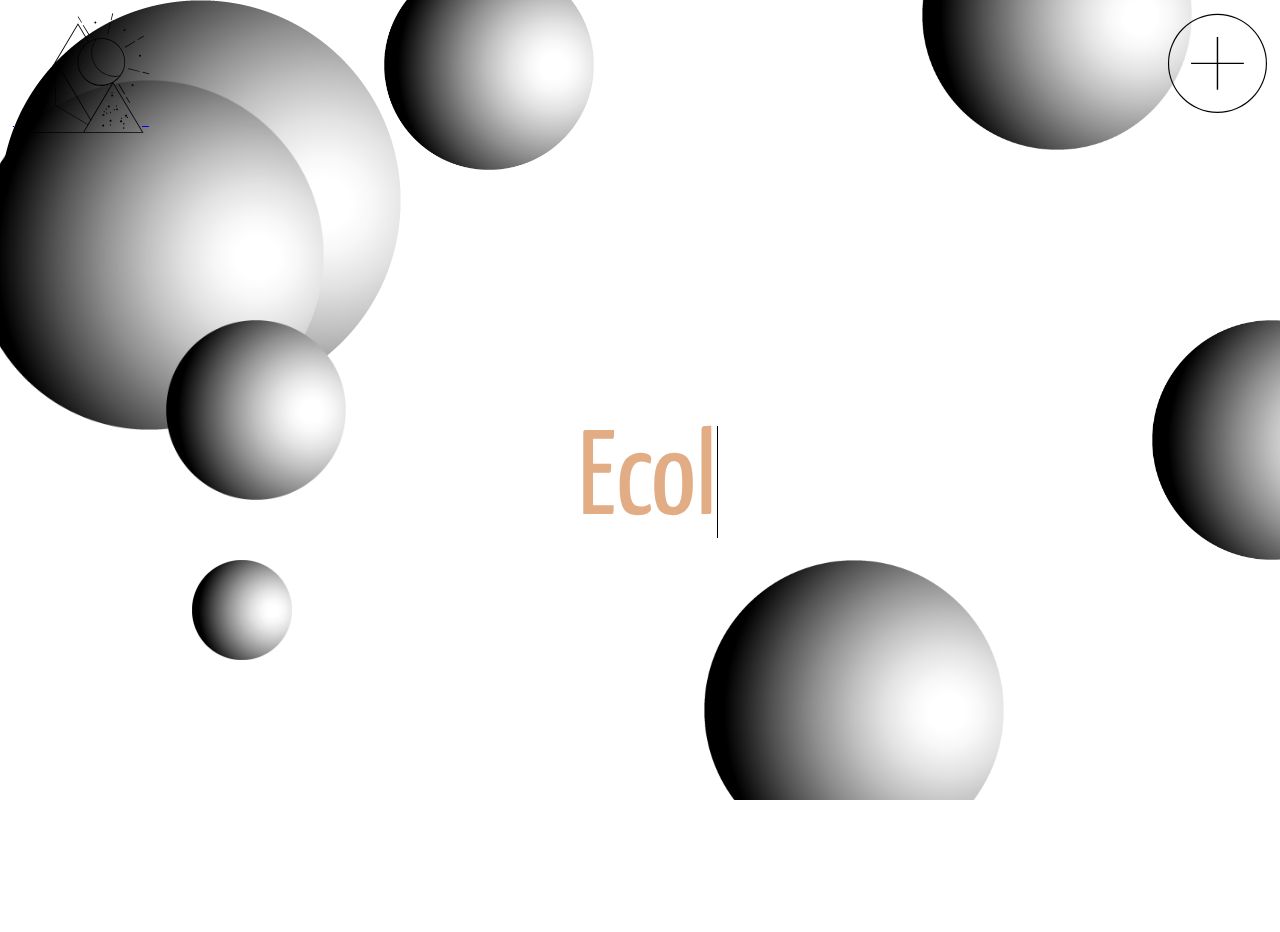
==== weare.html @ 6fd67179 "Add WeAre" ====
<!DOCTYPE html>
<html lang="en">
<head>
    <meta charset="UTF-8">
    <meta name="viewport" content="width=device-width, user-scalable=no, initial-scale=1.0, maximum-scale=1.0, minimum-scale=1.0">
    <title>KA ZEPHYR Planets System</title>
    <link rel="stylesheet" href="css/main.css">
     
    <script type="text/javascript" src="script/scroll-out.js"></script> 
    <script src="script/jquery-3.5.1.min.js"></script>  
    <script src="script/background-check.min.js"></script>
    
    <link href="https://fonts.googleapis.com/css2?family=Cormorant+Garamond:wght@300&family=Oranienbaum&family=Playfair+Display&family=Yanone+Kaffeesatz:wght@200&display=swap" rel="stylesheet">
         
</head>
<body>
    
    <section class="navstick">
       <div class="navbar">
           <div class="navlogo" id="logosvg">
               <a href="#"> 
                <i id="menulogo" class="ka-isotipo_ka_zephyr"></i>
             
               </a>       
            </div>

           <div class="navmenu">
               <a href="#" class="btn-menu" id="btn-menu">
                <i id="menuicon" class="ka-open_menu"></i>
               </a>
           </div>
        </div>
    </section>

 
    
    <div class="full-menu">
			<div class="wrap">
				
        <form action="action_page.php" method="post">
          <div class="imgcontainer">
            <img src="images/Logo_ka-zephyr_full_linear.png" alt="Avatar" class="avatar">
          </div>
        
          <div class="container">
            
            <input type="text" placeholder="Enter Anonymous Username" name="uname" required>
        
            
            <input type="password" placeholder="Enter Password" name="psw" required>
        
            <button type="submit" class="buttonsignin">Sign In</button>
            <div class="signinextras">
           
            <span class="psw">Forgot <a href="#">password?</a></span>
          </div>
            <button type="register" class="buttonsignup">Became a new star here</button>
  

          </div>
        </form>
        
        
        
        <nav class="navegacion">
					<ul class="menu-principal">
						<li><a href="#">Home</a></li>
						<li><a href="sol.html">SOL Boutique</a></li>
            <li><a href="#">LUNA Boutique</a></li>
            <li><a href="#">About Us</a></li>
            <li><a href="#">Contact</a></li>
            <li><a href="#">Legal Information</a></li>
            
					</ul>
					<div class="social-items">
						<a href="#" class="fa fa-youtube-play"></a>
						<a href="#" class="fa fa-facebook"></a>
						<a href="#" class="fa fa-twitter"></a>
          </div>
          <p class="foot">Ka Zephyr © 2020 all rights reserved</p>
                   
        </nav>
        
       
       
			</div>
		</div>

    
    <div class="planets">
    <div id="main">
      <div id="object1">
        <img src="images/planet.png" class="img img1"/>
      </div>
      <div id="object2">
        <img src="images/planet.png" class="img img2"/>
      </div>
      <div id="object3">
        <img src="images/planet.png" class="img img3"/>
      </div>
      <div id="object4">
        <img src="images/planet.png" class="img img4"/>
      </div>
      <div id="object5">
        <img src="images/planet.png" class="img img5"/>
      </div>
      <div id="object6">
        <img src="images/planet.png" class="img img6"/>
      </div>
      <div id="object7">
        <img src="images/planet.png" class="img img7"/>
      </div>
      <div id="object8">
        <img src="images/planet.png" class="img img8"/>
      </div>
    </div>
      
      <div id="layer">
              <div class="text">
                  <p class="copies"><span class="txt-type" data-wait="2500" data-words='["Ecological Friendly Fashion", "Lifestyle Essentials", "Holistic & Metaphysical"]'></span></p>
              </div> 
      </div>
 
        
    </div>
    
    
    

    

        <script>
          var object1=$('#object1');
          var object2=$('#object2');
          var object3=$('#object3');
          var object4=$('#object4');
          var object5=$('#object5');
          var object6=$('#object6');
          var object7=$('#object7');
          var object7=$('#object8');
       
          var layer=$('#layer');
         
          layer.mousemove(function(e){
            var valueX=(e.pageX * -1 / 40);
            var valueY=(e.pageY * -1 / 40);
           
              object1.css({
                 'transform':'translate3d('+valueX+'px,'+valueY+'px,0) rotate(20deg)'
       
              });
           });
       
          layer.mousemove(function(e){
            var valueX=(e.pageX * 1 / 15);
            var valueY=(e.pageY * 1 / 20);
           
              object2.css({
                 'transform':'translate3d('+valueX+'px,'+valueY+'px,0)'
       
              });
           });
       
          layer.mousemove(function(e){
            var valueX=(e.pageX * -1 / 15);
            var valueY=(e.pageY * -1 / 15);
           
              object3.css({
                 'transform':'translate3d('+valueX+'px,'+valueY+'px,0) rotate(-20deg)'
       
              });
           });
      
           layer.mousemove(function(e){
            var valueX=(e.pageX * 1 / 30);
            var valueY=(e.pageY * 1 / 30);
           
              object4.css({
                 'transform':'translate3d('+valueX+'px,'+valueY+'px,0) rotate(-20deg)'
       
              });
           });
      
           layer.mousemove(function(e){
            var valueX=(e.pageX * -1 / 15);
            var valueY=(e.pageY * -1 / 15);
           
              object5.css({
                 'transform':'translate3d('+valueX+'px,'+valueY+'px,0) rotate(-20deg)'
       
              });
           });
      
           layer.mousemove(function(e){
            var valueX=(e.pageX * -1 / 15);
            var valueY=(e.pageY * -1 / 15);
           
              object6.css({
                 'transform':'translate3d('+valueX+'px,'+valueY+'px,0) rotate(-20deg)'
       
              });
           });
      
           layer.mousemove(function(e){
            var valueX=(e.pageX * -1 / 15);
            var valueY=(e.pageY * -1 / 15);
           
              object7.css({
                 'transform':'translate3d('+valueX+'px,'+valueY+'px,0) rotate(-20deg)'
       
              });
           });
         
          </script>
    

<script src="script/typing.js"> </script>
 


<script src="script/fade.js"></script>

<script src="script/fullmenu.js"></script>






<script type="text/javascript" src="script/scroll-out.js"></script> 

<script type="text/javascript">
  ScrollOut();


</script>

<script src="script/background-check.min.js"></script>

<script type="text/javascript">
  BackgroundCheck.init({
  targets: '.ka-open_menu,.ka-isotipo_ka_zephyr',
  images: '.planets,.daytonight,.moonlanding,.bodymountain',
});

</script>

<script type="text/javascript">
   var count = 0
   var images = ["images/constelacion01.svg", "images/constelacion02.svg", "images/constelacion03.svg", "images/constelacion04.svg", "images/constelacion05.svg", "images/constelacion06.svg", "images/constelacion07.svg", "images/constelacion08.svg", "images/constelacion09.svg", "images/constelacion10.svg", "images/constelacion11.svg", "images/constelacion12.svg"]

  setInterval(function () {

    count = count + 1
    count = count % images.length

    var image = images[count]

    $(".lunastars").attr("src", image)

  }, 2000)

</script>

</body>




</html>
---- css/main.css ----
@import url("https://fonts.googleapis.com/css2?family=Cormorant+Garamond:wght@300&family=Oranienbaum&family=Playfair+Display&family=Yanone+Kaffeesatz:wght@200&display=swap");
@font-face {
  font-family: 'ka-zephyr';
  src: url("fonts/ka-zephyr.eot?pfpyi1");
  src: url("fonts/ka-zephyr.eot?pfpyi1#iefix") format("embedded-opentype"), url("fonts/ka-zephyr.ttf?pfpyi1") format("truetype"), url("fonts/ka-zephyr.woff?pfpyi1") format("woff"), url("fonts/ka-zephyr.svg?pfpyi1#ka-zephyr") format("svg");
  font-weight: normal;
  font-style: normal;
  font-display: block;
}

[class^="ka-"], [class*=" ka-"] {
  /* use !important to prevent issues with browser extensions that change fonts */
  font-family: 'ka-zephyr' !important;
  speak: never;
  font-style: normal;
  font-weight: normal;
  font-variant: normal;
  text-transform: none;
  line-height: 1;
  /* Better Font Rendering =========== */
  -webkit-font-smoothing: antialiased;
  -moz-osx-font-smoothing: grayscale;
}

.ka-close_menu:before {
  content: "\e901";
}

.ka-isotipo_ka_zephyr:before {
  content: "\e902";
}

.ka-open_menu:before {
  content: "\e903";
}

html {
  overflow-x: hidden;
}

body {
  margin: 0px;
  padding: 0px;
}

.navbar {
  position: absolute;
}

.navlogo {
  position: fixed;
  margin-top: 1%;
  margin-left: 1%;
  z-index: 10;
}

.navmenu {
  position: fixed;
  margin-top: 1%;
  margin-right: 1%;
  right: 0;
  z-index: 25;
}

.hero {
  position: relative;
  height: 100vh;
  width: 100%;
}

.hero video {
  width: 100%;
  height: 100%;
  position: absolute;
  top: 0;
  left: 0;
  z-index: -20;
  -o-object-fit: cover;
     object-fit: cover;
}

.full-menu {
  position: fixed;
  top: 0;
  right: -100%;
  width: 100%;
  height: 100vh;
  background: #ffffff;
  -webkit-transition: 2s;
  transition: 2s;
  z-index: 20;
}

.full-menu .wrap {
  display: -webkit-box;
  display: -ms-flexbox;
  display: flex;
  height: 100%;
  -webkit-box-pack: center;
      -ms-flex-pack: center;
          justify-content: center;
  -webkit-box-align: center;
      -ms-flex-align: center;
          align-items: center;
}

/* Bordered form */
form {
  -ms-flex-preferred-size: 0;
      flex-basis: 0;
  -webkit-box-flex: 1;
      -ms-flex-positive: 1;
          flex-grow: 1;
  font-family: 'Yanone Kaffeesatz', sans-serif;
  width: 30%;
  -webkit-box-align: center;
      -ms-flex-align: center;
          align-items: center;
  -ms-flex-line-pack: center;
      align-content: center;
  text-align: center;
}

/* Full-width inputs */
input[type=text], input[type=password] {
  width: 60%;
  padding: 12px 20px;
  margin: 8px 0;
  display: inline-block;
  border: 1px solid #ccc;
  -webkit-box-sizing: border-box;
          box-sizing: border-box;
  font-family: 'Yanone Kaffeesatz', sans-serif;
  border-radius: 8px;
  font-size: 18px;
  text-align: center;
}

/* Set a style for all buttons */
.buttonsignin {
  background-color: #000000;
  color: white;
  padding: 14px 20px;
  margin: 8px 0;
  border: none;
  cursor: pointer;
  width: 60%;
  font-family: 'Yanone Kaffeesatz', sans-serif;
  font-size: 16px;
  border-radius: 8px;
}

.buttonsignup {
  background-color: #ffffff;
  color: black;
  padding: 14px 20px;
  margin: 8px 0;
  border: none;
  cursor: pointer;
  width: 60%;
  font-family: 'Yanone Kaffeesatz', sans-serif;
  border: 1px solid #000000;
  border-radius: 8px;
  font-size: 16px;
  text-align: center;
}

/* Add a hover effect for buttons */
.buttonsignin:hover {
  background-color: #D6BFDD;
}

.buttonsignup:hover {
  background-color: #E2AC85;
}

/* Center the avatar image inside this container */
.imgcontainer {
  text-align: center;
  margin: 0;
}

/* Avatar image */
img.avatar {
  width: 40%;
}

/* Add padding to containers */
.container {
  padding: 16px;
}

/* The "Forgot password" text */
span.psw {
  float: center;
  padding-top: 16px;
  font-family: 'Yanone Kaffeesatz', sans-serif;
}

/* Change styles for span and cancel button on extra small screens */
@media screen and (max-width: 300px) {
  span.psw {
    display: block;
    float: none;
  }
}

.full-menu .wrap .navegacion {
  -ms-flex-preferred-size: 0;
      flex-basis: 0;
  -webkit-box-flex: 1;
      -ms-flex-positive: 1;
          flex-grow: 1;
  display: -webkit-box;
  display: -ms-flexbox;
  display: flex;
  -webkit-box-orient: vertical;
  -webkit-box-direction: normal;
      -ms-flex-direction: column;
          flex-direction: column;
}

.full-menu .navegacion ul {
  list-style: none;
}

.full-menu .navegacion ul li {
  margin: 20px 0px;
}

.full-menu .navegacion ul li a {
  font-family: 'Yanone Kaffeesatz', sans-serif;
  text-decoration: none;
  font-size: 3.5rem;
  color: #000;
  -webkit-transition: 3s;
  transition: 3s;
}

.full-menu .navegacion .social-items a {
  text-decoration: none;
  font-size: 25px;
  color: #000;
  margin: 50px 20px 0px 0px;
}

.full-menu .navegacion ul li a:hover,
.full-menu .navegacion .social-items a:hover {
  -webkit-transition-delay: 3s;
          transition-delay: 3s;
  font-family: 'Cormorant Garamond', serif;
}

.full-menu .wrap .menu-text {
  -ms-flex-preferred-size: 0;
      flex-basis: 0;
  -webkit-box-flex: 1;
      -ms-flex-positive: 1;
          flex-grow: 1;
  text-align: right;
}

.foot {
  font-family: 'Yanone Kaffeesatz', sans-serif;
  font-size: 14px;
  text-align: center;
  bottom: 0;
}

.btn-menu {
  text-decoration: none;
}

#menuicon {
  font-size: 100px;
  text-decoration: none;
}

.ka-open_menu {
  color: white;
}

.ka-open_menu.background--light {
  color: black;
}

.ka-open_menu.background--dark {
  color: white;
}

.ka-close_menu {
  color: black;
}

#menulogo {
  font-size: 120px;
  text-decoration: none;
}

.ka-isotipo_ka_zephyr {
  color: white;
}

.ka-isotipo_ka_zephyr.background--light {
  color: black;
}

.ka-isotipo_ka_zephyr.background--dark {
  color: white;
}

/* RESPONSIVE*/
@media screen and (max-width: 750px) {
  /*Full menu*/
  .full-menu .navegacion ul li a {
    font-size: 30px;
  }
  .full-menu .menu-text p {
    font-size: 14px;
    font-weight: 400;
  }
}

@media screen and (max-width: 520px) {
  .full-menu .menu-text {
    display: none;
  }
  .full-menu .navegacion {
    -webkit-box-pack: center;
        -ms-flex-pack: center;
            justify-content: center;
    text-align: center;
  }
}

.planets {
  height: 800px;
  width: 100%;
  position: relative;
  background-image: url(../images/bgwhite.png);
  background-size: cover;
}

#main {
  height: 100%;
  width: 100%;
  position: absolute;
  overflow: hidden;
}

#object1 {
  position: absolute;
  top: 10%;
  left: -2%;
}

#object2 {
  position: absolute;
  top: 40%;
  left: 13%;
  z-index: 2;
}

#object3 {
  position: absolute;
  top: -5%;
  left: 30%;
}

#object4 {
  position: absolute;
  left: 72%;
  top: -15%;
}

#object5 {
  position: absolute;
  left: 15%;
  top: 70%;
  z-index: 2;
}

#object6 {
  position: absolute;
  left: 90%;
  top: 40%;
  z-index: 2;
}

#object7 {
  position: absolute;
  top: 70%;
  left: 55%;
}

.img1 {
  height: 350px;
  width: 350px;
  -webkit-animation: circle1 30s linear infinite;
          animation: circle1 30s linear infinite;
}

.img2 {
  height: 180px;
  width: 180px;
  -webkit-animation: circle2 30s linear infinite;
          animation: circle2 30s linear infinite;
}

.img3 {
  height: 210px;
  width: 210px;
  -webkit-animation: circle3 40s linear infinite;
          animation: circle3 40s linear infinite;
}

.img4 {
  height: 270px;
  width: 270px;
  -webkit-animation: circle4 50s linear infinite;
          animation: circle4 50s linear infinite;
}

.img5 {
  height: 100px;
  width: 100px;
  -webkit-animation: circle5 70s linear infinite;
          animation: circle5 70s linear infinite;
}

.img6 {
  height: 240px;
  width: 240px;
  -webkit-animation: circle6 30s linear infinite;
          animation: circle6 30s linear infinite;
}

.img7 {
  height: 300px;
  width: 300px;
  -webkit-animation: circle7 50s linear infinite;
          animation: circle7 50s linear infinite;
}

@-webkit-keyframes circle1 {
  from {
    -webkit-transform: rotate(0deg) translate(-30px) rotate(0deg);
            transform: rotate(0deg) translate(-30px) rotate(0deg);
  }
  to {
    -webkit-transform: rotate(360deg) translate(-30px) rotate(360deg);
            transform: rotate(360deg) translate(-30px) rotate(360deg);
  }
}

@keyframes circle1 {
  from {
    -webkit-transform: rotate(0deg) translate(-30px) rotate(0deg);
            transform: rotate(0deg) translate(-30px) rotate(0deg);
  }
  to {
    -webkit-transform: rotate(360deg) translate(-30px) rotate(360deg);
            transform: rotate(360deg) translate(-30px) rotate(360deg);
  }
}

@-webkit-keyframes circle2 {
  from {
    -webkit-transform: rotate(360deg) translate(-30px) rotate(360deg);
            transform: rotate(360deg) translate(-30px) rotate(360deg);
  }
  to {
    -webkit-transform: rotate(0deg) translate(-30px) rotate(0deg);
            transform: rotate(0deg) translate(-30px) rotate(0deg);
  }
}

@keyframes circle2 {
  from {
    -webkit-transform: rotate(360deg) translate(-30px) rotate(360deg);
            transform: rotate(360deg) translate(-30px) rotate(360deg);
  }
  to {
    -webkit-transform: rotate(0deg) translate(-30px) rotate(0deg);
            transform: rotate(0deg) translate(-30px) rotate(0deg);
  }
}

@-webkit-keyframes circle3 {
  from {
    -webkit-transform: rotate(360deg) translate(-30px) rotate(360deg);
            transform: rotate(360deg) translate(-30px) rotate(360deg);
  }
  to {
    -webkit-transform: rotate(0deg) translate(-30px) rotate(0deg);
            transform: rotate(0deg) translate(-30px) rotate(0deg);
  }
}

@keyframes circle3 {
  from {
    -webkit-transform: rotate(360deg) translate(-30px) rotate(360deg);
            transform: rotate(360deg) translate(-30px) rotate(360deg);
  }
  to {
    -webkit-transform: rotate(0deg) translate(-30px) rotate(0deg);
            transform: rotate(0deg) translate(-30px) rotate(0deg);
  }
}

@-webkit-keyframes circle4 {
  from {
    -webkit-transform: rotate(360deg) translate(-60px) rotate(360deg);
            transform: rotate(360deg) translate(-60px) rotate(360deg);
  }
  to {
    -webkit-transform: rotate(0deg) translate(-60px) rotate(0deg);
            transform: rotate(0deg) translate(-60px) rotate(0deg);
  }
}

@keyframes circle4 {
  from {
    -webkit-transform: rotate(360deg) translate(-60px) rotate(360deg);
            transform: rotate(360deg) translate(-60px) rotate(360deg);
  }
  to {
    -webkit-transform: rotate(0deg) translate(-60px) rotate(0deg);
            transform: rotate(0deg) translate(-60px) rotate(0deg);
  }
}

@-webkit-keyframes circle5 {
  from {
    -webkit-transform: rotate(360deg) translate(-80px) rotate(360deg);
            transform: rotate(360deg) translate(-80px) rotate(360deg);
  }
  to {
    -webkit-transform: rotate(0deg) translate(-80px) rotate(0deg);
            transform: rotate(0deg) translate(-80px) rotate(0deg);
  }
}

@keyframes circle5 {
  from {
    -webkit-transform: rotate(360deg) translate(-80px) rotate(360deg);
            transform: rotate(360deg) translate(-80px) rotate(360deg);
  }
  to {
    -webkit-transform: rotate(0deg) translate(-80px) rotate(0deg);
            transform: rotate(0deg) translate(-80px) rotate(0deg);
  }
}

@-webkit-keyframes circle6 {
  from {
    -webkit-transform: rotate(360deg) translate(-30px) rotate(360deg);
            transform: rotate(360deg) translate(-30px) rotate(360deg);
  }
  to {
    -webkit-transform: rotate(0deg) translate(-30px) rotate(0deg);
            transform: rotate(0deg) translate(-30px) rotate(0deg);
  }
}

@keyframes circle6 {
  from {
    -webkit-transform: rotate(360deg) translate(-30px) rotate(360deg);
            transform: rotate(360deg) translate(-30px) rotate(360deg);
  }
  to {
    -webkit-transform: rotate(0deg) translate(-30px) rotate(0deg);
            transform: rotate(0deg) translate(-30px) rotate(0deg);
  }
}

@-webkit-keyframes circle7 {
  from {
    -webkit-transform: rotate(360deg) translate(-50px) rotate(360deg);
            transform: rotate(360deg) translate(-50px) rotate(360deg);
  }
  to {
    -webkit-transform: rotate(0deg) translate(-50px) rotate(0deg);
            transform: rotate(0deg) translate(-50px) rotate(0deg);
  }
}

@keyframes circle7 {
  from {
    -webkit-transform: rotate(360deg) translate(-50px) rotate(360deg);
            transform: rotate(360deg) translate(-50px) rotate(360deg);
  }
  to {
    -webkit-transform: rotate(0deg) translate(-50px) rotate(0deg);
            transform: rotate(0deg) translate(-50px) rotate(0deg);
  }
}

#layer {
  position: absolute;
  top: 0;
  left: 0;
  width: 100%;
  height: 100vh;
}

.text {
  width: 100%;
  height: 100%;
  display: -ms-grid;
  display: grid;
  place-items: center;
  -webkit-box-pack: center;
      -ms-flex-pack: center;
          justify-content: center;
  padding: 2rem 0.5rem 0 0.5rem;
}

.copies {
  font-family: 'Yanone Kaffeesatz', sans-serif;
  font-size: 3rem;
  color: #E2AC85;
  display: -ms-grid;
  display: grid;
  text-align: center;
  place-items: center;
  -webkit-box-pack: center;
      -ms-flex-pack: center;
          justify-content: center;
  margin: auto;
}

.herostick {
  position: sticky;
  position: -webkit-sticky;
  top: 0;
  z-index: -20;
}

.girlvideo {
  position: relative;
  height: 100vh;
  width: 100%;
}

.girlvideo video {
  width: 100%;
  height: 100%;
  position: absolute;
  top: 0;
  left: 0;
  z-index: -2;
  -o-object-fit: cover;
     object-fit: cover;
}

.sol {
  width: 100%;
  height: 1300px;
  position: relative;
  padding: 0;
  z-index: 2;
}

.solbox {
  position: absolute;
  top: 50%;
  left: 50%;
  -webkit-transform: translate(-50%, -50%);
          transform: translate(-50%, -50%);
  display: -webkit-box;
  display: -ms-flexbox;
  display: flex;
  -webkit-box-orient: vertical;
  -webkit-box-direction: normal;
      -ms-flex-direction: column;
          flex-direction: column;
  -webkit-box-align: center;
      -ms-flex-align: center;
          align-items: center;
  -webkit-box-pack: center;
      -ms-flex-pack: center;
          justify-content: center;
  text-align: center;
  z-index: 7;
}

.sol1 {
  position: relative;
  margin-bottom: 10px;
  padding: 3rem 0rem;
  text-align: center;
  z-index: 7;
}

#sol11 {
  position: relative;
  font-family: 'Cormorant Garamond', serif;
  font-size: 15rem;
  color: #8f8f8f;
  -webkit-box-pack: center;
      -ms-flex-pack: center;
          justify-content: center;
  text-align: center;
  padding: 2px 2px;
  margin: auto;
  z-index: 7;
  -webkit-transition: 1s;
  transition: 1s;
  -webkit-transform: translateY(70px);
          transform: translateY(70px);
  opacity: 0;
}

#sol11[data-scroll="in"] {
  -webkit-transform: translateY(0);
          transform: translateY(0);
  opacity: 1;
}

.solbtn {
  font-family: 'Yanone Kaffeesatz', sans-serif;
  font-size: 1rem;
  color: #000000;
  -webkit-box-pack: center;
      -ms-flex-pack: center;
          justify-content: center;
  text-align: center;
  margin: auto;
  border: 1px solid #000000;
  text-decoration: none;
  padding: 10px 24px;
  border-radius: 8px;
  z-index: 20;
  -webkit-transform: translateY(-10px);
          transform: translateY(-10px);
  -webkit-transition: 1s;
  transition: 1s;
  opacity: 0;
  background-color: #E2AC85;
}

.solbtn:hover {
  background-color: #E2AC85 !important;
}

.solbtn[data-scroll="in"] {
  -webkit-transform: translateY(0px);
          transform: translateY(0px);
  opacity: 1;
  background-color: #fff;
}

.solcopy {
  position: relative;
  font-family: 'Cormorant Garamond', serif;
  display: -webkit-box;
  display: -ms-flexbox;
  display: flex;
  -webkit-box-orient: vertical;
  -webkit-box-direction: normal;
      -ms-flex-direction: column;
          flex-direction: column;
  -webkit-box-align: center;
      -ms-flex-align: center;
          align-items: center;
  -webkit-box-pack: center;
      -ms-flex-pack: center;
          justify-content: center;
  text-align: center;
  z-index: 7;
}

.solcopy1 {
  font-size: 1rem;
  padding: 2rem 4rem;
  z-index: 7;
  -webkit-transform: translateX(-60px);
          transform: translateX(-60px);
  -webkit-transition: 1s;
  transition: 1s;
  opacity: 0;
}

.solcopy1[data-scroll="in"] {
  -webkit-transform: translateX(0px);
          transform: translateX(0px);
  opacity: 1;
}

.solcopy2 {
  font-size: 1rem;
  padding: 2rem 4rem;
  z-index: 7;
  -webkit-transform: translateX(60px);
          transform: translateX(60px);
  -webkit-transition: 1s;
  transition: 1s;
  opacity: 0;
}

.solcopy2[data-scroll="in"] {
  -webkit-transform: translateX(0px);
          transform: translateX(0px);
  opacity: 1;
}

.solicondiv {
  position: relative;
  height: 100vh;
  width: 100%;
  margin: 0;
  padding: 0;
  -webkit-transform: translateY(100px);
          transform: translateY(100px);
  -webkit-transition: 3s;
  transition: 3s;
  opacity: 0;
}

.solicondiv[data-scroll="in"] {
  -webkit-transform: translateY(0px);
          transform: translateY(0px);
  opacity: 1;
}

#solicon {
  z-index: 6;
  position: absolute;
  top: 35%;
  left: 50%;
  -webkit-transform: translate(-50%, -50%);
          transform: translate(-50%, -50%);
  padding: 0;
  margin: 0;
}

.solsetting {
  position: sticky;
  position: -webkit-sticky;
  top: 0;
  z-index: 6;
  margin: 0;
  padding: 0;
}

.moonlanding {
  font-size: 0;
}

.luna {
  width: 100%;
  height: 1600px;
  position: relative;
  top: 0;
  left: 0;
  margin: 0;
  padding: 0;
  z-index: 5;
  background-image: url(images/bgblack.png);
  background-size: cover;
}

.lunasky {
  position: relative;
  height: 100vh;
  width: 100%;
  margin: 0;
  padding: 0;
  z-index: 6;
}

.lunaicon {
  position: absolute;
  top: 100%;
  left: 50%;
  -webkit-transform: translate(-50%, -50%);
          transform: translate(-50%, -50%);
  padding: 0;
  margin: 0;
  z-index: 6;
  -webkit-transition: 3s;
  transition: 3s;
  opacity: 0;
  overflow: hidden;
}

.lunaicon[data-scroll="in"] {
  top: 50%;
  opacity: 1;
  overflow: hidden;
}

.lunastars {
  position: absolute;
  top: 100%;
  left: 50%;
  -webkit-transform: translate(-50%, -50%);
          transform: translate(-50%, -50%);
  padding: 0;
  margin: 0;
  z-index: 6;
  -webkit-transition: 3s;
  transition: 3s;
  opacity: 0;
  overflow: hidden;
}

.lunastars[data-scroll="in"] {
  top: 50%;
  -webkit-transition-delay: 1s;
          transition-delay: 1s;
  opacity: 1;
  overflow: hidden;
}

.lunabox {
  position: absolute;
  top: 50%;
  left: 50%;
  -webkit-transform: translate(-50%, -50%);
          transform: translate(-50%, -50%);
  display: -webkit-box;
  display: -ms-flexbox;
  display: flex;
  -webkit-box-orient: vertical;
  -webkit-box-direction: normal;
      -ms-flex-direction: column;
          flex-direction: column;
  -webkit-box-align: center;
      -ms-flex-align: center;
          align-items: center;
  -webkit-box-pack: center;
      -ms-flex-pack: center;
          justify-content: center;
  text-align: center;
  z-index: 7;
}

.luna1 {
  position: relative;
  margin-bottom: 10px;
  padding: 3rem;
  text-align: center;
  z-index: 7;
}

.luna1-1 {
  font-family: 'Cormorant Garamond', serif;
  font-size: 10rem;
  color: #ffffff;
  -webkit-box-pack: center;
      -ms-flex-pack: center;
          justify-content: center;
  text-align: center;
  padding: 2px 2px;
  margin: auto;
  z-index: 7;
  -webkit-transition: 1s;
  transition: 1s;
  -webkit-transform: translateY(70px);
          transform: translateY(70px);
  opacity: 0;
}

.luna1-1[data-scroll="in"] {
  -webkit-transform: translateY(0);
          transform: translateY(0);
  opacity: 1;
}

.lunabtn {
  font-family: 'Yanone Kaffeesatz', sans-serif;
  font-size: 1rem;
  color: #ffffff;
  -webkit-box-pack: center;
      -ms-flex-pack: center;
          justify-content: center;
  text-align: center;
  margin: auto;
  border: 1px solid #ffffff;
  text-decoration: none;
  padding: 10px 24px;
  border-radius: 8px;
  z-index: 20;
  -webkit-transform: translateY(-10px);
          transform: translateY(-10px);
  -webkit-transition: 1s;
  transition: 1s;
  opacity: 0;
  background-color: #D6BFDD;
}

.lunabtn[data-scroll="in"] {
  -webkit-transform: translateY(0px);
          transform: translateY(0px);
  opacity: 1;
  background-color: #000;
}

.lunabtn:hover {
  background-color: #D6BFDD !important;
}

.lunacopy {
  position: relative;
  font-family: 'Cormorant Garamond', serif;
  display: -webkit-box;
  display: -ms-flexbox;
  display: flex;
  -webkit-box-orient: vertical;
  -webkit-box-direction: normal;
      -ms-flex-direction: column;
          flex-direction: column;
  -webkit-box-align: center;
      -ms-flex-align: center;
          align-items: center;
  -webkit-box-pack: center;
      -ms-flex-pack: center;
          justify-content: center;
  text-align: center;
  z-index: 7;
}

.lunacopy1 {
  font-size: 1rem;
  padding: 2rem 4rem;
  z-index: 7;
  color: #ffffff;
  -webkit-transform: translateX(-60px);
          transform: translateX(-60px);
  -webkit-transition: 1s;
  transition: 1s;
  opacity: 0;
}

.lunacopy1[data-scroll="in"] {
  -webkit-transform: translateX(0px);
          transform: translateX(0px);
  opacity: 1;
}

.lunacopy2 {
  font-size: 1rem;
  padding: 2rem 4rem;
  z-index: 7;
  color: #ffffff;
  -webkit-transform: translateX(60px);
          transform: translateX(60px);
  -webkit-transition: 1s;
  transition: 1s;
  opacity: 0;
}

.lunacopy2[data-scroll="in"] {
  -webkit-transform: translateX(0px);
          transform: translateX(0px);
  opacity: 1;
}

.lunacalltoaction {
  display: -webkit-box;
  display: -ms-flexbox;
  display: flex;
  -webkit-box-orient: vertical;
  -webkit-box-direction: normal;
      -ms-flex-direction: column;
          flex-direction: column;
  -webkit-box-align: center;
      -ms-flex-align: center;
          align-items: center;
  -webkit-box-pack: center;
      -ms-flex-pack: center;
          justify-content: center;
  text-align: center;
  margin: 0 0 100px;
}

.lunacall {
  font-family: 'Yanone Kaffeesatz', sans-serif;
  font-size: 2rem;
  color: #ffffff;
  -webkit-box-pack: center;
      -ms-flex-pack: center;
          justify-content: center;
  text-align: center;
  margin: auto;
  border: 1px solid #ffffff;
  text-decoration: none;
  padding: 10px 24px;
  border-radius: 8px;
  z-index: 20;
  background-color: #000;
}

.lunacall:hover {
  background-color: #D6BFDD;
  color: #000;
}

@media (min-width: 500px) {
  .title {
    font-size: 5rem;
  }
  .txt-type {
    font-size: 3.5rem;
    padding: 0 1rem 0 1rem;
    text-align: center;
  }
  #sol11 {
    font-size: 15rem;
  }
  .solbtn {
    font-size: 1rem;
  }
  .luna1-1 {
    font-size: 10rem;
  }
  .lunabtn {
    font-size: 1rem;
  }
  #solicon {
    height: 280px;
    width: 281px;
  }
  .lunaicon {
    height: 170.814px;
    width: 170.814px;
  }
  .lunastars {
    height: 250.33px;
    width: 250.33px;
  }
  .solcopy1 {
    font-size: 1rem;
  }
  .solcopy2 {
    font-size: 1rem;
  }
  .lunacopy1 {
    font-size: 1rem;
  }
  .lunacopy2 {
    font-size: 1rem;
  }
  #object5 {
    left: 20%;
    top: 60%;
  }
  #object6 {
    left: 95%;
    top: 45%;
  }
  .img1 {
    height: 300px;
    width: 300px;
  }
  .img2 {
    height: 150px;
    width: 150px;
  }
  .img3 {
    height: 180px;
    width: 180px;
  }
  .img4 {
    height: 240px;
    width: 240px;
  }
  .img5 {
    height: 70px;
    width: 70px;
  }
  .img6 {
    height: 190px;
    width: 190px;
  }
  .img7 {
    height: 270px;
    width: 270px;
  }
  .btn-menu {
    text-decoration: none;
  }
  #menuicon {
    font-size: 100px;
    text-decoration: none;
  }
  .ka-open_menu {
    color: white;
  }
  .ka-open_menu.background--light {
    color: black;
  }
  .ka-open_menu.background--dark {
    color: white;
  }
  .ka-close_menu {
    color: black;
  }
  #menulogo {
    font-size: 120px;
    text-decoration: none;
  }
  .ka-isotipo_ka_zephyr {
    color: white;
  }
  .ka-isotipo_ka_zephyr.background--light {
    color: black;
  }
  .ka-isotipo_ka_zephyr.background--dark {
    color: white;
  }
}

@media (min-width: 800px) {
  .title {
    font-size: 7rem;
  }
  .txt-type {
    font-size: 5.5rem;
  }
  #sol11 {
    font-size: 22rem;
  }
  .solbtn {
    font-size: 1.3rem;
  }
  .luna1-1 {
    font-size: 15rem;
  }
  .lunabtn {
    font-size: 1.3rem;
  }
  #solicon {
    height: 450px;
    width: 452px;
  }
  .lunaicon {
    height: 180.814px;
    width: 180.814px;
  }
  .lunastars {
    height: 290.33px;
    width: 290.33px;
  }
  .solcopy1 {
    font-size: 1.2rem;
  }
  .solcopy2 {
    font-size: 1.2rem;
  }
  .lunacopy1 {
    font-size: 1.2rem;
  }
  .lunacopy2 {
    font-size: 1.2rem;
  }
  #object5 {
    left: 15%;
    top: 70%;
  }
  #object6 {
    left: 90%;
    top: 40%;
  }
  .img1 {
    height: 350px;
    width: 350px;
  }
  .img2 {
    height: 180px;
    width: 180px;
  }
  .img3 {
    height: 210px;
    width: 210px;
  }
  .img4 {
    height: 270px;
    width: 270px;
  }
  .img5 {
    height: 100px;
    width: 100px;
  }
  .img6 {
    height: 240px;
    width: 240px;
  }
  .img7 {
    height: 300px;
    width: 300px;
  }
  .btn-menu {
    text-decoration: none;
  }
  #menuicon {
    font-size: 100px;
    text-decoration: none;
  }
  .ka-open_menu {
    color: white;
  }
  .ka-open_menu.background--light {
    color: black;
  }
  .ka-open_menu.background--dark {
    color: white;
  }
  .ka-close_menu {
    color: black;
  }
  #menulogo {
    font-size: 120px;
    text-decoration: none;
  }
  .ka-isotipo_ka_zephyr {
    color: white;
  }
  .ka-isotipo_ka_zephyr.background--light {
    color: black;
  }
  .ka-isotipo_ka_zephyr.background--dark {
    color: white;
  }
}

@media (min-width: 1200px) {
  .title {
    font-size: 9rem;
  }
  .txt-type {
    font-size: 7.5rem;
  }
  #sol11 {
    font-size: 28rem;
  }
  .solbtn {
    font-size: 1.5rem;
  }
  .luna1-1 {
    font-size: 20rem;
  }
  .lunabtn {
    font-size: 1.5rem;
  }
  #solicon {
    height: 543px;
    width: 545px;
  }
  .lunaicon {
    height: 242.814px;
    width: 242.814px;
  }
  .lunastars {
    height: 373.33px;
    width: 373.33px;
  }
  .solcopy1 {
    font-size: 1.3rem;
  }
  .solcopy2 {
    font-size: 1.3rem;
  }
  .lunacopy1 {
    font-size: 1.3rem;
  }
  .lunacopy2 {
    font-size: 1.3rem;
  }
  #object5 {
    left: 15%;
    top: 70%;
  }
  #object6 {
    left: 90%;
    top: 40%;
  }
  .img1 {
    height: 350px;
    width: 350px;
  }
  .img2 {
    height: 180px;
    width: 180px;
  }
  .img3 {
    height: 210px;
    width: 210px;
  }
  .img4 {
    height: 270px;
    width: 270px;
  }
  .img5 {
    height: 100px;
    width: 100px;
  }
  .img6 {
    height: 240px;
    width: 240px;
  }
  .img7 {
    height: 300px;
    width: 300px;
  }
  .btn-menu {
    text-decoration: none;
  }
  #menuicon {
    font-size: 100px;
    text-decoration: none;
  }
  .ka-open_menu {
    color: white;
  }
  .ka-open_menu.background--light {
    color: black;
  }
  .ka-open_menu.background--dark {
    color: white;
  }
  .ka-close_menu {
    color: black;
  }
  #menulogo {
    font-size: 120px;
    text-decoration: none;
  }
  .ka-isotipo_ka_zephyr {
    color: white;
  }
  .ka-isotipo_ka_zephyr.background--light {
    color: black;
  }
  .ka-isotipo_ka_zephyr.background--dark {
    color: white;
  }
}

/* cursor */
.txt-type > .txt {
  border-right: 0.1rem solid #000;
}

.bodymountain {
  z-index: 9;
  width: 100%;
  height: 100%;
  position: relative;
  margin: 0;
  padding: 0;
}

.daytonight {
  position: relative;
  background-image: url(../images/bgwhite.png);
  background-size: cover;
  z-index: -2;
  font-size: 0;
}

.moonlanding {
  font-size: 0;
  background-image: url(../images/bgblack.png);
  background-size: cover;
}

.fade {
  position: fixed;
  top: 0;
  left: 0;
  width: 100%;
  height: 100%;
  background-color: #000000;
  background-size: cover;
  z-index: -1;
  opacity: 0;
  overflow: hidden;
}
/*# sourceMappingURL=main.css.map */
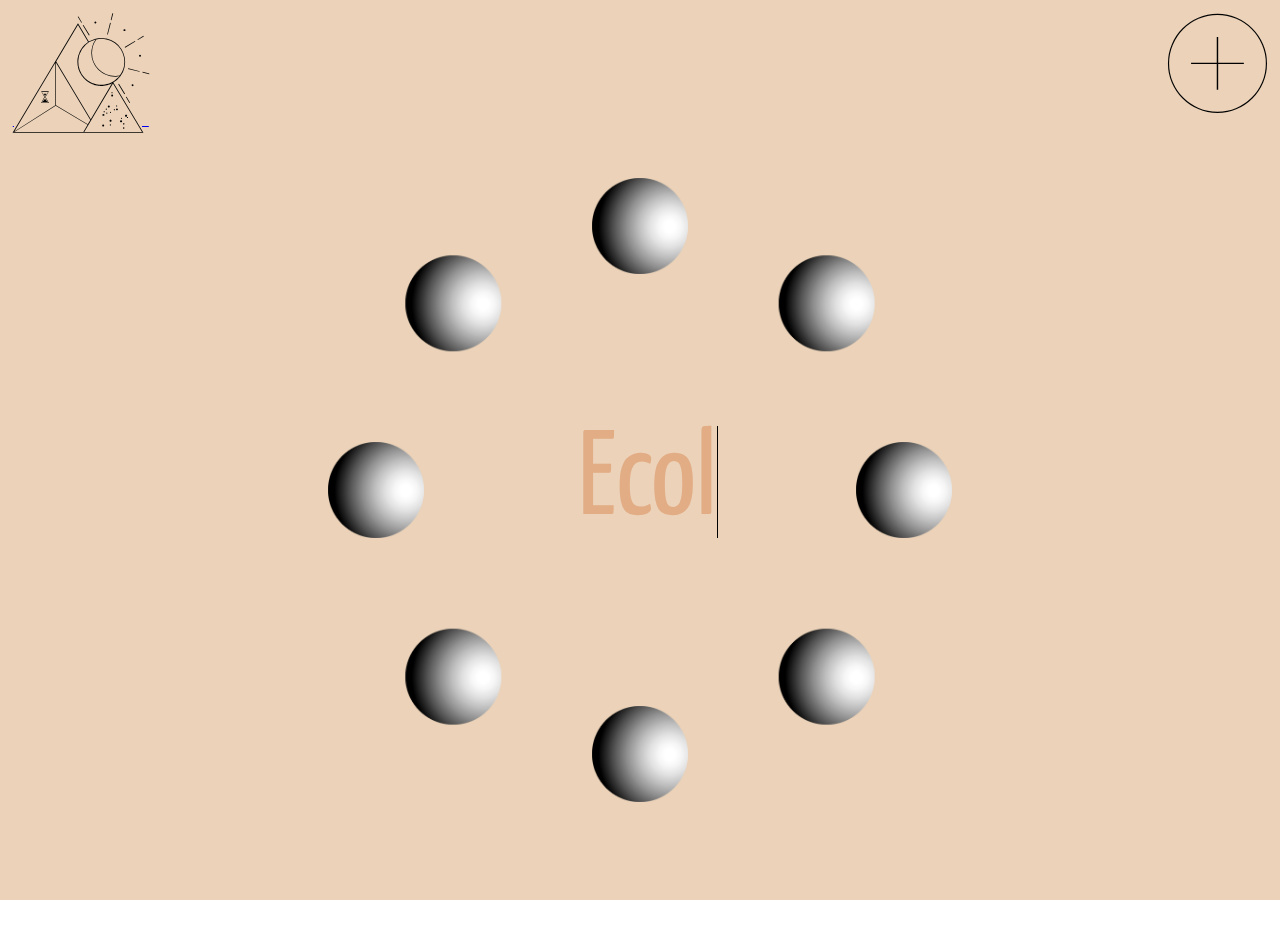
==== commit 17933653: "Animacion planets WeAre" ====
--- a/weare.html
+++ b/weare.html
@@ -4,11 +4,12 @@
     <meta charset="UTF-8">
     <meta name="viewport" content="width=device-width, user-scalable=no, initial-scale=1.0, maximum-scale=1.0, minimum-scale=1.0">
     <title>KA ZEPHYR Planets System</title>
-    <link rel="stylesheet" href="css/main.css">
+    <link rel="stylesheet" href="css/weare.css">
      
     <script type="text/javascript" src="script/scroll-out.js"></script> 
     <script src="script/jquery-3.5.1.min.js"></script>  
     <script src="script/background-check.min.js"></script>
+    <script src="script/fullmenu.js"></script>
     
     <link href="https://fonts.googleapis.com/css2?family=Cormorant+Garamond:wght@300&family=Oranienbaum&family=Playfair+Display&family=Yanone+Kaffeesatz:wght@200&display=swap" rel="stylesheet">
          
@@ -88,32 +89,23 @@
 
     
     <div class="planets">
-    <div id="main">
-      <div id="object1">
-        <img src="images/planet.png" class="img img1"/>
-      </div>
-      <div id="object2">
-        <img src="images/planet.png" class="img img2"/>
-      </div>
-      <div id="object3">
-        <img src="images/planet.png" class="img img3"/>
-      </div>
-      <div id="object4">
-        <img src="images/planet.png" class="img img4"/>
-      </div>
-      <div id="object5">
-        <img src="images/planet.png" class="img img5"/>
-      </div>
-      <div id="object6">
-        <img src="images/planet.png" class="img img6"/>
-      </div>
-      <div id="object7">
-        <img src="images/planet.png" class="img img7"/>
-      </div>
-      <div id="object8">
-        <img src="images/planet.png" class="img img8"/>
-      </div>
-    </div>
+    
+
+
+    <ul class='circle-container'>
+      <li><img src="images/planet.png" class="img img1" id="object1"></li>
+      <li><img src="images/planet.png" class="img img2" id="object2"></li>
+      <li><img src="images/planet.png" class="img img3" id="object3"></li>
+      <li><img src="images/planet.png" class="img img4" id="object4"></li>
+      <li><img src="images/planet.png" class="img img5" id="object5"></li>
+      <li><img src="images/planet.png" class="img img6" id="object6"></li>
+      <li><img src="images/planet.png" class="img img7" id="object7"></li>
+      <li><img src="images/planet.png" class="img img8" id="object8"></li>
+    </ul>
+
+
+
+    
       
       <div id="layer">
               <div class="text">
@@ -123,6 +115,7 @@
  
         
     </div>
+    
     
     
     
@@ -210,6 +203,16 @@
        
               });
            });
+
+           layer.mousemove(function(e){
+            var valueX=(e.pageX * -1 / 15);
+            var valueY=(e.pageY * -1 / 15);
+           
+              object8.css({
+                 'transform':'translate3d('+valueX+'px,'+valueY+'px,0) rotate(20deg)'
+       
+              });
+           });
          
           </script>
     
--- a/css/weare.css
+++ b/css/weare.css
@@ -0,0 +1,1518 @@
+@import url("https://fonts.googleapis.com/css2?family=Cormorant+Garamond:wght@300&family=Oranienbaum&family=Playfair+Display&family=Yanone+Kaffeesatz:wght@200&display=swap");
+@font-face {
+  font-family: 'ka-zephyr';
+  src: url("fonts/ka-zephyr.eot?pfpyi1");
+  src: url("fonts/ka-zephyr.eot?pfpyi1#iefix") format("embedded-opentype"), url("fonts/ka-zephyr.ttf?pfpyi1") format("truetype"), url("fonts/ka-zephyr.woff?pfpyi1") format("woff"), url("fonts/ka-zephyr.svg?pfpyi1#ka-zephyr") format("svg");
+  font-weight: normal;
+  font-style: normal;
+  font-display: block;
+}
+
+[class^="ka-"], [class*=" ka-"] {
+  /* use !important to prevent issues with browser extensions that change fonts */
+  font-family: 'ka-zephyr' !important;
+  speak: never;
+  font-style: normal;
+  font-weight: normal;
+  font-variant: normal;
+  text-transform: none;
+  line-height: 1;
+  /* Better Font Rendering =========== */
+  -webkit-font-smoothing: antialiased;
+  -moz-osx-font-smoothing: grayscale;
+}
+
+.ka-close_menu:before {
+  content: "\e901";
+}
+
+.ka-isotipo_ka_zephyr:before {
+  content: "\e902";
+}
+
+.ka-open_menu:before {
+  content: "\e903";
+}
+
+html {
+  overflow-x: hidden;
+}
+
+body {
+  margin: 0px;
+  padding: 0px;
+}
+
+.navbar {
+  position: absolute;
+}
+
+.navlogo {
+  position: fixed;
+  margin-top: 1%;
+  margin-left: 1%;
+  z-index: 10;
+}
+
+.navmenu {
+  position: fixed;
+  margin-top: 1%;
+  margin-right: 1%;
+  right: 0;
+  z-index: 25;
+}
+
+.full-menu {
+  position: fixed;
+  top: 0;
+  right: -100%;
+  width: 100%;
+  height: 100vh;
+  background: #ffffff;
+  -webkit-transition: 2s;
+  transition: 2s;
+  z-index: 20;
+}
+
+.full-menu .wrap {
+  display: -webkit-box;
+  display: -ms-flexbox;
+  display: flex;
+  height: 100%;
+  -webkit-box-pack: center;
+      -ms-flex-pack: center;
+          justify-content: center;
+  -webkit-box-align: center;
+      -ms-flex-align: center;
+          align-items: center;
+}
+
+/* Bordered form */
+form {
+  -ms-flex-preferred-size: 0;
+      flex-basis: 0;
+  -webkit-box-flex: 1;
+      -ms-flex-positive: 1;
+          flex-grow: 1;
+  font-family: 'Yanone Kaffeesatz', sans-serif;
+  width: 30%;
+  -webkit-box-align: center;
+      -ms-flex-align: center;
+          align-items: center;
+  -ms-flex-line-pack: center;
+      align-content: center;
+  text-align: center;
+}
+
+/* Full-width inputs */
+input[type=text], input[type=password] {
+  width: 60%;
+  padding: 12px 20px;
+  margin: 8px 0;
+  display: inline-block;
+  border: 1px solid #ccc;
+  -webkit-box-sizing: border-box;
+          box-sizing: border-box;
+  font-family: 'Yanone Kaffeesatz', sans-serif;
+  border-radius: 8px;
+  font-size: 18px;
+  text-align: center;
+}
+
+/* Set a style for all buttons */
+.buttonsignin {
+  background-color: #000000;
+  color: white;
+  padding: 14px 20px;
+  margin: 8px 0;
+  border: none;
+  cursor: pointer;
+  width: 60%;
+  font-family: 'Yanone Kaffeesatz', sans-serif;
+  font-size: 16px;
+  border-radius: 8px;
+}
+
+.buttonsignup {
+  background-color: #ffffff;
+  color: black;
+  padding: 14px 20px;
+  margin: 8px 0;
+  border: none;
+  cursor: pointer;
+  width: 60%;
+  font-family: 'Yanone Kaffeesatz', sans-serif;
+  border: 1px solid #000000;
+  border-radius: 8px;
+  font-size: 16px;
+  text-align: center;
+}
+
+/* Add a hover effect for buttons */
+.buttonsignin:hover {
+  background-color: #D6BFDD;
+}
+
+.buttonsignup:hover {
+  background-color: #E2AC85;
+}
+
+/* Center the avatar image inside this container */
+.imgcontainer {
+  text-align: center;
+  margin: 0;
+}
+
+/* Avatar image */
+img.avatar {
+  width: 40%;
+}
+
+/* Add padding to containers */
+.container {
+  padding: 16px;
+}
+
+/* The "Forgot password" text */
+span.psw {
+  float: center;
+  padding-top: 16px;
+  font-family: 'Yanone Kaffeesatz', sans-serif;
+}
+
+/* Change styles for span and cancel button on extra small screens */
+@media screen and (max-width: 300px) {
+  span.psw {
+    display: block;
+    float: none;
+  }
+}
+
+.full-menu .wrap .navegacion {
+  -ms-flex-preferred-size: 0;
+      flex-basis: 0;
+  -webkit-box-flex: 1;
+      -ms-flex-positive: 1;
+          flex-grow: 1;
+  display: -webkit-box;
+  display: -ms-flexbox;
+  display: flex;
+  -webkit-box-orient: vertical;
+  -webkit-box-direction: normal;
+      -ms-flex-direction: column;
+          flex-direction: column;
+}
+
+.full-menu .navegacion ul {
+  list-style: none;
+}
+
+.full-menu .navegacion ul li {
+  margin: 20px 0px;
+}
+
+.full-menu .navegacion ul li a {
+  font-family: 'Yanone Kaffeesatz', sans-serif;
+  text-decoration: none;
+  font-size: 3.5rem;
+  color: #000;
+  -webkit-transition: 3s;
+  transition: 3s;
+}
+
+.full-menu .navegacion .social-items a {
+  text-decoration: none;
+  font-size: 25px;
+  color: #000;
+  margin: 50px 20px 0px 0px;
+}
+
+.full-menu .navegacion ul li a:hover,
+.full-menu .navegacion .social-items a:hover {
+  -webkit-transition-delay: 3s;
+          transition-delay: 3s;
+  font-family: 'Cormorant Garamond', serif;
+}
+
+.full-menu .wrap .menu-text {
+  -ms-flex-preferred-size: 0;
+      flex-basis: 0;
+  -webkit-box-flex: 1;
+      -ms-flex-positive: 1;
+          flex-grow: 1;
+  text-align: right;
+}
+
+.foot {
+  font-family: 'Yanone Kaffeesatz', sans-serif;
+  font-size: 14px;
+  text-align: center;
+  bottom: 0;
+}
+
+.btn-menu {
+  text-decoration: none;
+}
+
+#menuicon {
+  font-size: 100px;
+  text-decoration: none;
+  color: black;
+}
+
+.ka-open_menu {
+  color: black;
+}
+
+.ka-open_menu.background--light {
+  color: black;
+}
+
+.ka-open_menu.background--dark {
+  color: white;
+}
+
+.ka-close_menu {
+  color: black;
+}
+
+#menulogo {
+  font-size: 120px;
+  text-decoration: none;
+  color: black;
+}
+
+.ka-isotipo_ka_zephyr {
+  color: black;
+}
+
+.ka-isotipo_ka_zephyr.background--light {
+  color: black;
+}
+
+.ka-isotipo_ka_zephyr.background--dark {
+  color: white;
+}
+
+/* RESPONSIVE*/
+@media screen and (max-width: 750px) {
+  /*Full menu*/
+  .full-menu .navegacion ul li a {
+    font-size: 30px;
+  }
+  .full-menu .menu-text p {
+    font-size: 14px;
+    font-weight: 400;
+  }
+}
+
+@media screen and (max-width: 520px) {
+  .full-menu .menu-text {
+    display: none;
+  }
+  .full-menu .navegacion {
+    -webkit-box-pack: center;
+        -ms-flex-pack: center;
+            justify-content: center;
+    text-align: center;
+  }
+}
+
+.planets {
+  height: 100vh;
+  width: 100%;
+  position: relative;
+  display: -webkit-box;
+  display: -ms-flexbox;
+  display: flex;
+  -webkit-box-orient: vertical;
+  -webkit-box-direction: normal;
+      -ms-flex-direction: column;
+          flex-direction: column;
+  -webkit-box-align: center;
+      -ms-flex-align: center;
+          align-items: center;
+  -webkit-box-pack: center;
+      -ms-flex-pack: center;
+          justify-content: center;
+  text-align: center;
+  background-color: #ebd2b8;
+}
+
+#main {
+  height: 100%;
+  width: 100%;
+}
+
+.circle-container {
+  position: relative;
+  width: 33em;
+  height: 33em;
+  border-radius: 50%;
+  padding: 0;
+  list-style: none;
+  margin: 5em auto 0;
+}
+
+.circle-container > * {
+  display: block;
+  position: absolute;
+  top: 50%;
+  left: 50%;
+  margin: -3em;
+  width: 6em;
+  height: 6em;
+}
+
+.circle-container > *:nth-of-type(1) {
+  -webkit-transform: rotate(0deg) translate(16.5em) rotate(0deg);
+          transform: rotate(0deg) translate(16.5em) rotate(0deg);
+}
+
+.circle-container > *:nth-of-type(2) {
+  -webkit-transform: rotate(45deg) translate(16.5em) rotate(-45deg);
+          transform: rotate(45deg) translate(16.5em) rotate(-45deg);
+}
+
+.circle-container > *:nth-of-type(3) {
+  -webkit-transform: rotate(90deg) translate(16.5em) rotate(-90deg);
+          transform: rotate(90deg) translate(16.5em) rotate(-90deg);
+}
+
+.circle-container > *:nth-of-type(4) {
+  -webkit-transform: rotate(135deg) translate(16.5em) rotate(-135deg);
+          transform: rotate(135deg) translate(16.5em) rotate(-135deg);
+}
+
+.circle-container > *:nth-of-type(5) {
+  -webkit-transform: rotate(180deg) translate(16.5em) rotate(-180deg);
+          transform: rotate(180deg) translate(16.5em) rotate(-180deg);
+}
+
+.circle-container > *:nth-of-type(6) {
+  -webkit-transform: rotate(225deg) translate(16.5em) rotate(-225deg);
+          transform: rotate(225deg) translate(16.5em) rotate(-225deg);
+}
+
+.circle-container > *:nth-of-type(7) {
+  -webkit-transform: rotate(270deg) translate(16.5em) rotate(-270deg);
+          transform: rotate(270deg) translate(16.5em) rotate(-270deg);
+}
+
+.circle-container > *:nth-of-type(8) {
+  -webkit-transform: rotate(315deg) translate(16.5em) rotate(-315deg);
+          transform: rotate(315deg) translate(16.5em) rotate(-315deg);
+}
+
+.circle-container img {
+  display: block;
+  max-width: 100%;
+  max-height: 100%;
+}
+
+.circle-container {
+  -webkit-animation: circle0 500s linear infinite;
+          animation: circle0 500s linear infinite;
+}
+
+#object1 {
+  height: 180px;
+  width: 180px;
+}
+
+#object2 {
+  height: 100px;
+  width: 100px;
+}
+
+#object3 {
+  height: 180px;
+  width: 180px;
+}
+
+#object4 {
+  height: 100px;
+  width: 100px;
+}
+
+#object5 {
+  height: 180px;
+  width: 180px;
+}
+
+#object6 {
+  height: 100px;
+  width: 100px;
+}
+
+#object7 {
+  height: 180px;
+  width: 180px;
+}
+
+#object8 {
+  height: 100px;
+  width: 100px;
+}
+
+.img1 {
+  height: 180px;
+  width: 180px;
+  -webkit-animation: circle1 30s linear infinite;
+          animation: circle1 30s linear infinite;
+}
+
+.img2 {
+  height: 100px;
+  width: 100px;
+  -webkit-animation: circle2 30s linear infinite;
+          animation: circle2 30s linear infinite;
+}
+
+.img3 {
+  height: 100px;
+  width: 100px;
+  -webkit-animation: circle3 40s linear infinite;
+          animation: circle3 40s linear infinite;
+}
+
+.img4 {
+  height: 180px;
+  width: 180px;
+  -webkit-animation: circle4 50s linear infinite;
+          animation: circle4 50s linear infinite;
+}
+
+.img5 {
+  height: 180px;
+  width: 180px;
+  -webkit-animation: circle5 70s linear infinite;
+          animation: circle5 70s linear infinite;
+}
+
+.img6 {
+  height: 100px;
+  width: 100px;
+  -webkit-animation: circle6 30s linear infinite;
+          animation: circle6 30s linear infinite;
+}
+
+.img7 {
+  height: 100px;
+  width: 100px;
+  -webkit-animation: circle7 50s linear infinite;
+          animation: circle7 50s linear infinite;
+}
+
+.img8 {
+  height: 180px;
+  width: 180px;
+  -webkit-animation: circle5 70s linear infinite;
+          animation: circle5 70s linear infinite;
+}
+
+@-webkit-keyframes circle0 {
+  from {
+    -webkit-transform: rotate(0deg) translate(1px) rotate(0deg);
+            transform: rotate(0deg) translate(1px) rotate(0deg);
+  }
+  to {
+    -webkit-transform: rotate(360deg) translate(1px) rotate(360deg);
+            transform: rotate(360deg) translate(1px) rotate(360deg);
+  }
+}
+
+@keyframes circle0 {
+  from {
+    -webkit-transform: rotate(0deg) translate(1px) rotate(0deg);
+            transform: rotate(0deg) translate(1px) rotate(0deg);
+  }
+  to {
+    -webkit-transform: rotate(360deg) translate(1px) rotate(360deg);
+            transform: rotate(360deg) translate(1px) rotate(360deg);
+  }
+}
+
+@keyframes circle0 {
+  from {
+    -webkit-transform: rotate(0deg) translate(1px) rotate(0deg);
+            transform: rotate(0deg) translate(1px) rotate(0deg);
+  }
+  to {
+    -webkit-transform: rotate(360deg) translate(1px) rotate(360deg);
+            transform: rotate(360deg) translate(1px) rotate(360deg);
+  }
+}
+
+@-webkit-keyframes circle1 {
+  from {
+    -webkit-transform: rotate(0deg) translate(1px) rotate(0deg);
+            transform: rotate(0deg) translate(1px) rotate(0deg);
+  }
+  to {
+    -webkit-transform: rotate(360deg) translate(1px) rotate(360deg);
+            transform: rotate(360deg) translate(1px) rotate(360deg);
+  }
+}
+
+@keyframes circle1 {
+  from {
+    -webkit-transform: rotate(0deg) translate(1px) rotate(0deg);
+            transform: rotate(0deg) translate(1px) rotate(0deg);
+  }
+  to {
+    -webkit-transform: rotate(360deg) translate(1px) rotate(360deg);
+            transform: rotate(360deg) translate(1px) rotate(360deg);
+  }
+}
+
+@-webkit-keyframes circle6 {
+  from {
+    -webkit-transform: rotate(0deg) translate(1px) rotate(0deg);
+            transform: rotate(0deg) translate(1px) rotate(0deg);
+  }
+  to {
+    -webkit-transform: rotate(360deg) translate(1px) rotate(360deg);
+            transform: rotate(360deg) translate(1px) rotate(360deg);
+  }
+}
+
+@keyframes circle6 {
+  from {
+    -webkit-transform: rotate(0deg) translate(1px) rotate(0deg);
+            transform: rotate(0deg) translate(1px) rotate(0deg);
+  }
+  to {
+    -webkit-transform: rotate(360deg) translate(1px) rotate(360deg);
+            transform: rotate(360deg) translate(1px) rotate(360deg);
+  }
+}
+
+@-webkit-keyframes circle3 {
+  from {
+    -webkit-transform: rotate(0deg) translate(1px) rotate(0deg);
+            transform: rotate(0deg) translate(1px) rotate(0deg);
+  }
+  to {
+    -webkit-transform: rotate(360deg) translate(1px) rotate(360deg);
+            transform: rotate(360deg) translate(1px) rotate(360deg);
+  }
+}
+
+@keyframes circle3 {
+  from {
+    -webkit-transform: rotate(0deg) translate(1px) rotate(0deg);
+            transform: rotate(0deg) translate(1px) rotate(0deg);
+  }
+  to {
+    -webkit-transform: rotate(360deg) translate(1px) rotate(360deg);
+            transform: rotate(360deg) translate(1px) rotate(360deg);
+  }
+}
+
+@-webkit-keyframes circle4 {
+  from {
+    -webkit-transform: rotate(0deg) translate(1px) rotate(0deg);
+            transform: rotate(0deg) translate(1px) rotate(0deg);
+  }
+  to {
+    -webkit-transform: rotate(360deg) translate(1px) rotate(360deg);
+            transform: rotate(360deg) translate(1px) rotate(360deg);
+  }
+}
+
+@keyframes circle4 {
+  from {
+    -webkit-transform: rotate(0deg) translate(1px) rotate(0deg);
+            transform: rotate(0deg) translate(1px) rotate(0deg);
+  }
+  to {
+    -webkit-transform: rotate(360deg) translate(1px) rotate(360deg);
+            transform: rotate(360deg) translate(1px) rotate(360deg);
+  }
+}
+
+#layer {
+  position: absolute;
+  top: 0;
+  left: 0;
+  width: 100%;
+  height: 100vh;
+}
+
+.text {
+  width: 100%;
+  height: 100%;
+  display: -ms-grid;
+  display: grid;
+  place-items: center;
+  -webkit-box-pack: center;
+      -ms-flex-pack: center;
+          justify-content: center;
+  padding: 2rem 0.5rem 0 0.5rem;
+}
+
+.copies {
+  font-family: 'Yanone Kaffeesatz', sans-serif;
+  font-size: 3rem;
+  color: #E2AC85;
+  display: -ms-grid;
+  display: grid;
+  text-align: center;
+  place-items: center;
+  -webkit-box-pack: center;
+      -ms-flex-pack: center;
+          justify-content: center;
+  margin: auto;
+}
+
+.herostick {
+  position: sticky;
+  position: -webkit-sticky;
+  top: 0;
+  z-index: -20;
+}
+
+.girlvideo {
+  position: relative;
+  height: 100vh;
+  width: 100%;
+}
+
+.girlvideo video {
+  width: 100%;
+  height: 100%;
+  position: absolute;
+  top: 0;
+  left: 0;
+  z-index: -2;
+  -o-object-fit: cover;
+     object-fit: cover;
+}
+
+.sol {
+  width: 100%;
+  height: 1300px;
+  position: relative;
+  padding: 0;
+  z-index: 2;
+}
+
+.solbox {
+  position: absolute;
+  top: 50%;
+  left: 50%;
+  -webkit-transform: translate(-50%, -50%);
+          transform: translate(-50%, -50%);
+  display: -webkit-box;
+  display: -ms-flexbox;
+  display: flex;
+  -webkit-box-orient: vertical;
+  -webkit-box-direction: normal;
+      -ms-flex-direction: column;
+          flex-direction: column;
+  -webkit-box-align: center;
+      -ms-flex-align: center;
+          align-items: center;
+  -webkit-box-pack: center;
+      -ms-flex-pack: center;
+          justify-content: center;
+  text-align: center;
+  z-index: 7;
+}
+
+.sol1 {
+  position: relative;
+  margin-bottom: 10px;
+  padding: 3rem 0rem;
+  text-align: center;
+  z-index: 7;
+}
+
+#sol11 {
+  position: relative;
+  font-family: 'Cormorant Garamond', serif;
+  font-size: 15rem;
+  color: #8f8f8f;
+  -webkit-box-pack: center;
+      -ms-flex-pack: center;
+          justify-content: center;
+  text-align: center;
+  padding: 2px 2px;
+  margin: auto;
+  z-index: 7;
+  -webkit-transition: 1s;
+  transition: 1s;
+  -webkit-transform: translateY(70px);
+          transform: translateY(70px);
+  opacity: 0;
+}
+
+#sol11[data-scroll="in"] {
+  -webkit-transform: translateY(0);
+          transform: translateY(0);
+  opacity: 1;
+}
+
+.solbtn {
+  font-family: 'Yanone Kaffeesatz', sans-serif;
+  font-size: 1rem;
+  color: #000000;
+  -webkit-box-pack: center;
+      -ms-flex-pack: center;
+          justify-content: center;
+  text-align: center;
+  margin: auto;
+  border: 1px solid #000000;
+  text-decoration: none;
+  padding: 10px 24px;
+  border-radius: 8px;
+  z-index: 20;
+  -webkit-transform: translateY(-10px);
+          transform: translateY(-10px);
+  -webkit-transition: 1s;
+  transition: 1s;
+  opacity: 0;
+  background-color: #E2AC85;
+}
+
+.solbtn:hover {
+  background-color: #E2AC85 !important;
+}
+
+.solbtn[data-scroll="in"] {
+  -webkit-transform: translateY(0px);
+          transform: translateY(0px);
+  opacity: 1;
+  background-color: #fff;
+}
+
+.solcopy {
+  position: relative;
+  font-family: 'Cormorant Garamond', serif;
+  display: -webkit-box;
+  display: -ms-flexbox;
+  display: flex;
+  -webkit-box-orient: vertical;
+  -webkit-box-direction: normal;
+      -ms-flex-direction: column;
+          flex-direction: column;
+  -webkit-box-align: center;
+      -ms-flex-align: center;
+          align-items: center;
+  -webkit-box-pack: center;
+      -ms-flex-pack: center;
+          justify-content: center;
+  text-align: center;
+  z-index: 7;
+}
+
+.solcopy1 {
+  font-size: 1rem;
+  padding: 2rem 4rem;
+  z-index: 7;
+  -webkit-transform: translateX(-60px);
+          transform: translateX(-60px);
+  -webkit-transition: 1s;
+  transition: 1s;
+  opacity: 0;
+}
+
+.solcopy1[data-scroll="in"] {
+  -webkit-transform: translateX(0px);
+          transform: translateX(0px);
+  opacity: 1;
+}
+
+.solcopy2 {
+  font-size: 1rem;
+  padding: 2rem 4rem;
+  z-index: 7;
+  -webkit-transform: translateX(60px);
+          transform: translateX(60px);
+  -webkit-transition: 1s;
+  transition: 1s;
+  opacity: 0;
+}
+
+.solcopy2[data-scroll="in"] {
+  -webkit-transform: translateX(0px);
+          transform: translateX(0px);
+  opacity: 1;
+}
+
+.solicondiv {
+  position: relative;
+  height: 100vh;
+  width: 100%;
+  margin: 0;
+  padding: 0;
+  -webkit-transform: translateY(100px);
+          transform: translateY(100px);
+  -webkit-transition: 3s;
+  transition: 3s;
+  opacity: 0;
+}
+
+.solicondiv[data-scroll="in"] {
+  -webkit-transform: translateY(0px);
+          transform: translateY(0px);
+  opacity: 1;
+}
+
+#solicon {
+  z-index: 6;
+  position: absolute;
+  top: 35%;
+  left: 50%;
+  -webkit-transform: translate(-50%, -50%);
+          transform: translate(-50%, -50%);
+  padding: 0;
+  margin: 0;
+}
+
+.solsetting {
+  position: sticky;
+  position: -webkit-sticky;
+  top: 0;
+  z-index: 6;
+  margin: 0;
+  padding: 0;
+}
+
+.moonlanding {
+  font-size: 0;
+}
+
+.luna {
+  width: 100%;
+  height: 1600px;
+  position: relative;
+  top: 0;
+  left: 0;
+  margin: 0;
+  padding: 0;
+  z-index: 5;
+  background-image: url(images/bgblack.png);
+  background-size: cover;
+}
+
+.lunasky {
+  position: relative;
+  height: 100vh;
+  width: 100%;
+  margin: 0;
+  padding: 0;
+  z-index: 6;
+}
+
+.lunaicon {
+  position: absolute;
+  top: 100%;
+  left: 50%;
+  -webkit-transform: translate(-50%, -50%);
+          transform: translate(-50%, -50%);
+  padding: 0;
+  margin: 0;
+  z-index: 6;
+  -webkit-transition: 3s;
+  transition: 3s;
+  opacity: 0;
+  overflow: hidden;
+}
+
+.lunaicon[data-scroll="in"] {
+  top: 50%;
+  opacity: 1;
+  overflow: hidden;
+}
+
+.lunastars {
+  position: absolute;
+  top: 100%;
+  left: 50%;
+  -webkit-transform: translate(-50%, -50%);
+          transform: translate(-50%, -50%);
+  padding: 0;
+  margin: 0;
+  z-index: 6;
+  -webkit-transition: 3s;
+  transition: 3s;
+  opacity: 0;
+  overflow: hidden;
+}
+
+.lunastars[data-scroll="in"] {
+  top: 50%;
+  -webkit-transition-delay: 1s;
+          transition-delay: 1s;
+  opacity: 1;
+  overflow: hidden;
+}
+
+.lunabox {
+  position: absolute;
+  top: 50%;
+  left: 50%;
+  -webkit-transform: translate(-50%, -50%);
+          transform: translate(-50%, -50%);
+  display: -webkit-box;
+  display: -ms-flexbox;
+  display: flex;
+  -webkit-box-orient: vertical;
+  -webkit-box-direction: normal;
+      -ms-flex-direction: column;
+          flex-direction: column;
+  -webkit-box-align: center;
+      -ms-flex-align: center;
+          align-items: center;
+  -webkit-box-pack: center;
+      -ms-flex-pack: center;
+          justify-content: center;
+  text-align: center;
+  z-index: 7;
+}
+
+.luna1 {
+  position: relative;
+  margin-bottom: 10px;
+  padding: 3rem;
+  text-align: center;
+  z-index: 7;
+}
+
+.luna1-1 {
+  font-family: 'Cormorant Garamond', serif;
+  font-size: 10rem;
+  color: #ffffff;
+  -webkit-box-pack: center;
+      -ms-flex-pack: center;
+          justify-content: center;
+  text-align: center;
+  padding: 2px 2px;
+  margin: auto;
+  z-index: 7;
+  -webkit-transition: 1s;
+  transition: 1s;
+  -webkit-transform: translateY(70px);
+          transform: translateY(70px);
+  opacity: 0;
+}
+
+.luna1-1[data-scroll="in"] {
+  -webkit-transform: translateY(0);
+          transform: translateY(0);
+  opacity: 1;
+}
+
+.lunabtn {
+  font-family: 'Yanone Kaffeesatz', sans-serif;
+  font-size: 1rem;
+  color: #ffffff;
+  -webkit-box-pack: center;
+      -ms-flex-pack: center;
+          justify-content: center;
+  text-align: center;
+  margin: auto;
+  border: 1px solid #ffffff;
+  text-decoration: none;
+  padding: 10px 24px;
+  border-radius: 8px;
+  z-index: 20;
+  -webkit-transform: translateY(-10px);
+          transform: translateY(-10px);
+  -webkit-transition: 1s;
+  transition: 1s;
+  opacity: 0;
+  background-color: #D6BFDD;
+}
+
+.lunabtn[data-scroll="in"] {
+  -webkit-transform: translateY(0px);
+          transform: translateY(0px);
+  opacity: 1;
+  background-color: #000;
+}
+
+.lunabtn:hover {
+  background-color: #D6BFDD !important;
+}
+
+.lunacopy {
+  position: relative;
+  font-family: 'Cormorant Garamond', serif;
+  display: -webkit-box;
+  display: -ms-flexbox;
+  display: flex;
+  -webkit-box-orient: vertical;
+  -webkit-box-direction: normal;
+      -ms-flex-direction: column;
+          flex-direction: column;
+  -webkit-box-align: center;
+      -ms-flex-align: center;
+          align-items: center;
+  -webkit-box-pack: center;
+      -ms-flex-pack: center;
+          justify-content: center;
+  text-align: center;
+  z-index: 7;
+}
+
+.lunacopy1 {
+  font-size: 1rem;
+  padding: 2rem 4rem;
+  z-index: 7;
+  color: #ffffff;
+  -webkit-transform: translateX(-60px);
+          transform: translateX(-60px);
+  -webkit-transition: 1s;
+  transition: 1s;
+  opacity: 0;
+}
+
+.lunacopy1[data-scroll="in"] {
+  -webkit-transform: translateX(0px);
+          transform: translateX(0px);
+  opacity: 1;
+}
+
+.lunacopy2 {
+  font-size: 1rem;
+  padding: 2rem 4rem;
+  z-index: 7;
+  color: #ffffff;
+  -webkit-transform: translateX(60px);
+          transform: translateX(60px);
+  -webkit-transition: 1s;
+  transition: 1s;
+  opacity: 0;
+}
+
+.lunacopy2[data-scroll="in"] {
+  -webkit-transform: translateX(0px);
+          transform: translateX(0px);
+  opacity: 1;
+}
+
+.lunacalltoaction {
+  display: -webkit-box;
+  display: -ms-flexbox;
+  display: flex;
+  -webkit-box-orient: vertical;
+  -webkit-box-direction: normal;
+      -ms-flex-direction: column;
+          flex-direction: column;
+  -webkit-box-align: center;
+      -ms-flex-align: center;
+          align-items: center;
+  -webkit-box-pack: center;
+      -ms-flex-pack: center;
+          justify-content: center;
+  text-align: center;
+  margin: 0 0 100px;
+}
+
+.lunacall {
+  font-family: 'Yanone Kaffeesatz', sans-serif;
+  font-size: 2rem;
+  color: #ffffff;
+  -webkit-box-pack: center;
+      -ms-flex-pack: center;
+          justify-content: center;
+  text-align: center;
+  margin: auto;
+  border: 1px solid #ffffff;
+  text-decoration: none;
+  padding: 10px 24px;
+  border-radius: 8px;
+  z-index: 20;
+  background-color: #000;
+}
+
+.lunacall:hover {
+  background-color: #D6BFDD;
+  color: #000;
+}
+
+@media (min-width: 500px) {
+  .title {
+    font-size: 5rem;
+  }
+  .txt-type {
+    font-size: 3.5rem;
+    padding: 0 1rem 0 1rem;
+    text-align: center;
+  }
+  #sol11 {
+    font-size: 15rem;
+  }
+  .solbtn {
+    font-size: 1rem;
+  }
+  .luna1-1 {
+    font-size: 10rem;
+  }
+  .lunabtn {
+    font-size: 1rem;
+  }
+  #solicon {
+    height: 280px;
+    width: 281px;
+  }
+  .lunaicon {
+    height: 170.814px;
+    width: 170.814px;
+  }
+  .lunastars {
+    height: 250.33px;
+    width: 250.33px;
+  }
+  .solcopy1 {
+    font-size: 1rem;
+  }
+  .solcopy2 {
+    font-size: 1rem;
+  }
+  .lunacopy1 {
+    font-size: 1rem;
+  }
+  .lunacopy2 {
+    font-size: 1rem;
+  }
+  #object5 {
+    left: 20%;
+    top: 60%;
+  }
+  #object6 {
+    left: 95%;
+    top: 45%;
+  }
+  .img1 {
+    height: 300px;
+    width: 300px;
+  }
+  .img2 {
+    height: 150px;
+    width: 150px;
+  }
+  .img3 {
+    height: 180px;
+    width: 180px;
+  }
+  .img4 {
+    height: 240px;
+    width: 240px;
+  }
+  .img5 {
+    height: 70px;
+    width: 70px;
+  }
+  .img6 {
+    height: 190px;
+    width: 190px;
+  }
+  .img7 {
+    height: 270px;
+    width: 270px;
+  }
+  .btn-menu {
+    text-decoration: none;
+  }
+  #menuicon {
+    font-size: 100px;
+    text-decoration: none;
+  }
+  .ka-open_menu {
+    color: white;
+  }
+  .ka-open_menu.background--light {
+    color: black;
+  }
+  .ka-open_menu.background--dark {
+    color: white;
+  }
+  .ka-close_menu {
+    color: black;
+  }
+  #menulogo {
+    font-size: 120px;
+    text-decoration: none;
+  }
+  .ka-isotipo_ka_zephyr {
+    color: white;
+  }
+  .ka-isotipo_ka_zephyr.background--light {
+    color: black;
+  }
+  .ka-isotipo_ka_zephyr.background--dark {
+    color: white;
+  }
+}
+
+@media (min-width: 800px) {
+  .title {
+    font-size: 7rem;
+  }
+  .txt-type {
+    font-size: 5.5rem;
+  }
+  #sol11 {
+    font-size: 22rem;
+  }
+  .solbtn {
+    font-size: 1.3rem;
+  }
+  .luna1-1 {
+    font-size: 15rem;
+  }
+  .lunabtn {
+    font-size: 1.3rem;
+  }
+  #solicon {
+    height: 450px;
+    width: 452px;
+  }
+  .lunaicon {
+    height: 180.814px;
+    width: 180.814px;
+  }
+  .lunastars {
+    height: 290.33px;
+    width: 290.33px;
+  }
+  .solcopy1 {
+    font-size: 1.2rem;
+  }
+  .solcopy2 {
+    font-size: 1.2rem;
+  }
+  .lunacopy1 {
+    font-size: 1.2rem;
+  }
+  .lunacopy2 {
+    font-size: 1.2rem;
+  }
+  #object5 {
+    left: 15%;
+    top: 70%;
+  }
+  #object6 {
+    left: 90%;
+    top: 40%;
+  }
+  .img1 {
+    height: 350px;
+    width: 350px;
+  }
+  .img2 {
+    height: 180px;
+    width: 180px;
+  }
+  .img3 {
+    height: 210px;
+    width: 210px;
+  }
+  .img4 {
+    height: 270px;
+    width: 270px;
+  }
+  .img5 {
+    height: 100px;
+    width: 100px;
+  }
+  .img6 {
+    height: 240px;
+    width: 240px;
+  }
+  .img7 {
+    height: 300px;
+    width: 300px;
+  }
+  .btn-menu {
+    text-decoration: none;
+  }
+  #menuicon {
+    font-size: 100px;
+    text-decoration: none;
+  }
+  .ka-open_menu {
+    color: white;
+  }
+  .ka-open_menu.background--light {
+    color: black;
+  }
+  .ka-open_menu.background--dark {
+    color: white;
+  }
+  .ka-close_menu {
+    color: black;
+  }
+  #menulogo {
+    font-size: 120px;
+    text-decoration: none;
+  }
+  .ka-isotipo_ka_zephyr {
+    color: white;
+  }
+  .ka-isotipo_ka_zephyr.background--light {
+    color: black;
+  }
+  .ka-isotipo_ka_zephyr.background--dark {
+    color: white;
+  }
+}
+
+@media (min-width: 1200px) {
+  .title {
+    font-size: 9rem;
+  }
+  .txt-type {
+    font-size: 7.5rem;
+  }
+  #sol11 {
+    font-size: 28rem;
+  }
+  .solbtn {
+    font-size: 1.5rem;
+  }
+  .luna1-1 {
+    font-size: 20rem;
+  }
+  .lunabtn {
+    font-size: 1.5rem;
+  }
+  #solicon {
+    height: 543px;
+    width: 545px;
+  }
+  .lunaicon {
+    height: 242.814px;
+    width: 242.814px;
+  }
+  .lunastars {
+    height: 373.33px;
+    width: 373.33px;
+  }
+  .solcopy1 {
+    font-size: 1.3rem;
+  }
+  .solcopy2 {
+    font-size: 1.3rem;
+  }
+  .lunacopy1 {
+    font-size: 1.3rem;
+  }
+  .lunacopy2 {
+    font-size: 1.3rem;
+  }
+  #object5 {
+    left: 15%;
+    top: 70%;
+  }
+  #object6 {
+    left: 90%;
+    top: 40%;
+  }
+  .img1 {
+    height: 350px;
+    width: 350px;
+  }
+  .img2 {
+    height: 180px;
+    width: 180px;
+  }
+  .img3 {
+    height: 210px;
+    width: 210px;
+  }
+  .img4 {
+    height: 270px;
+    width: 270px;
+  }
+  .img5 {
+    height: 100px;
+    width: 100px;
+  }
+  .img6 {
+    height: 240px;
+    width: 240px;
+  }
+  .img7 {
+    height: 300px;
+    width: 300px;
+  }
+  .btn-menu {
+    text-decoration: none;
+  }
+  #menuicon {
+    font-size: 100px;
+    text-decoration: none;
+  }
+  .ka-open_menu {
+    color: white;
+  }
+  .ka-open_menu.background--light {
+    color: black;
+  }
+  .ka-open_menu.background--dark {
+    color: white;
+  }
+  .ka-close_menu {
+    color: black;
+  }
+  #menulogo {
+    font-size: 120px;
+    text-decoration: none;
+  }
+  .ka-isotipo_ka_zephyr {
+    color: white;
+  }
+  .ka-isotipo_ka_zephyr.background--light {
+    color: black;
+  }
+  .ka-isotipo_ka_zephyr.background--dark {
+    color: white;
+  }
+}
+
+/* cursor */
+.txt-type > .txt {
+  border-right: 0.1rem solid #000;
+}
+
+.bodymountain {
+  z-index: 9;
+  width: 100%;
+  height: 100%;
+  position: relative;
+  margin: 0;
+  padding: 0;
+}
+
+.daytonight {
+  position: relative;
+  background-image: url(../images/bgwhite.png);
+  background-size: cover;
+  z-index: -2;
+  font-size: 0;
+}
+
+.moonlanding {
+  font-size: 0;
+  background-image: url(../images/bgblack.png);
+  background-size: cover;
+}
+
+.fade {
+  position: fixed;
+  top: 0;
+  left: 0;
+  width: 100%;
+  height: 100%;
+  background-color: #000000;
+  background-size: cover;
+  z-index: -1;
+  opacity: 0;
+  overflow: hidden;
+}
+/*# sourceMappingURL=weare.css.map */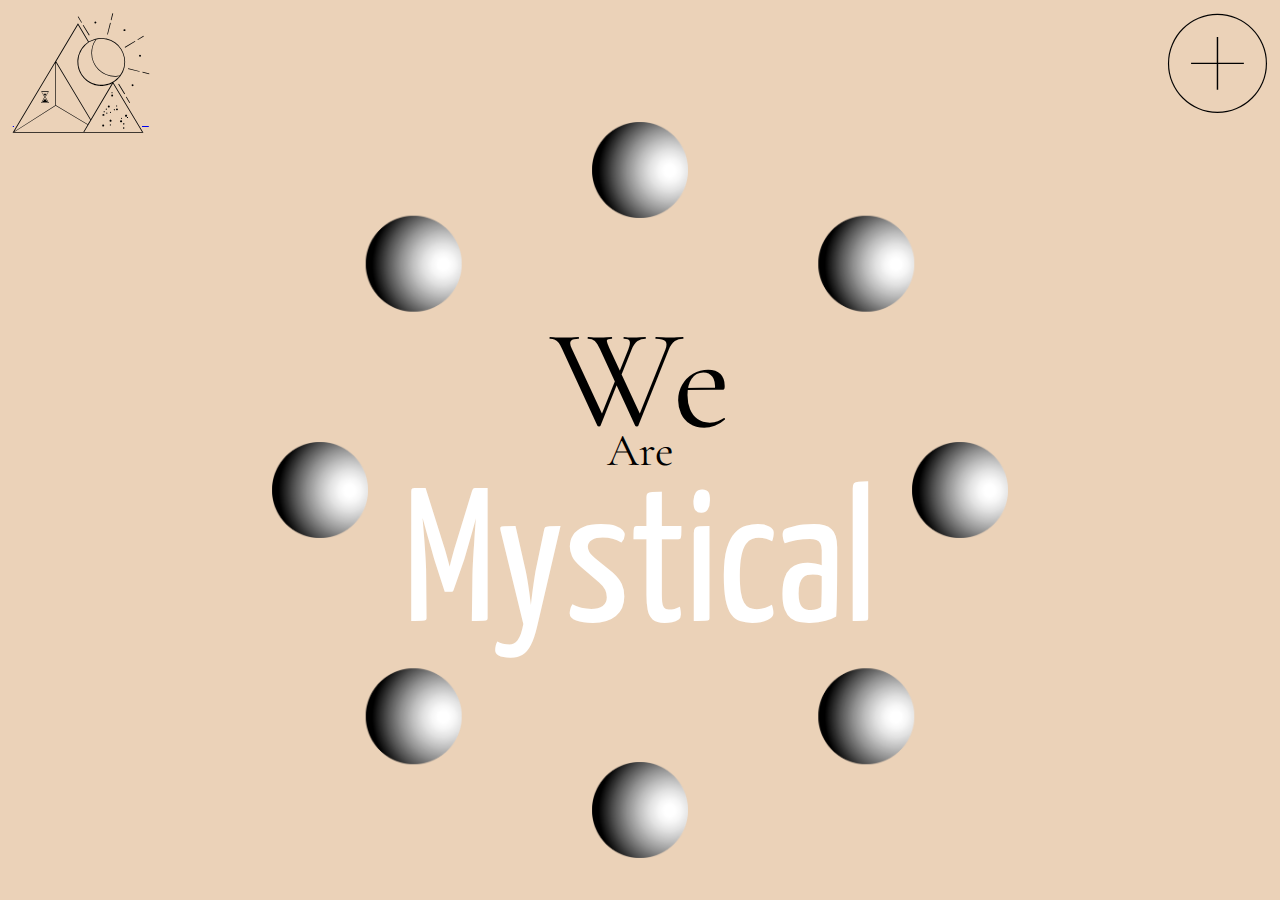
==== commit fcd57eb3: "Animation CIRCLE PERFECT and Header TEXT right" ====
--- a/weare.html
+++ b/weare.html
@@ -3,7 +3,7 @@
 <head>
     <meta charset="UTF-8">
     <meta name="viewport" content="width=device-width, user-scalable=no, initial-scale=1.0, maximum-scale=1.0, minimum-scale=1.0">
-    <title>KA ZEPHYR Planets System</title>
+    <title>Who We Are</title>
     <link rel="stylesheet" href="css/weare.css">
      
     <script type="text/javascript" src="script/scroll-out.js"></script> 
@@ -109,7 +109,9 @@
       
       <div id="layer">
               <div class="text">
-                  <p class="copies"><span class="txt-type" data-wait="2500" data-words='["Ecological Friendly Fashion", "Lifestyle Essentials", "Holistic & Metaphysical"]'></span></p>
+                  <p class="we">We</p>
+                  <p class="are">Are</p>
+                  <p class="thiswords">Mystical</p>
               </div> 
       </div>
  
--- a/css/weare.css
+++ b/css/weare.css
@@ -41,6 +41,7 @@
 body {
   margin: 0px;
   padding: 0px;
+  overflow: hidden;
 }
 
 .navbar {
@@ -319,6 +320,7 @@
 }
 
 .planets {
+  position: relative;
   height: 100vh;
   width: 100%;
   position: relative;
@@ -346,8 +348,8 @@
 
 .circle-container {
   position: relative;
-  width: 33em;
-  height: 33em;
+  width: 40em;
+  height: 40em;
   border-radius: 50%;
   padding: 0;
   list-style: none;
@@ -365,43 +367,43 @@
 }
 
 .circle-container > *:nth-of-type(1) {
-  -webkit-transform: rotate(0deg) translate(16.5em) rotate(0deg);
-          transform: rotate(0deg) translate(16.5em) rotate(0deg);
+  -webkit-transform: rotate(0deg) translate(20em) rotate(0deg);
+          transform: rotate(0deg) translate(20em) rotate(0deg);
 }
 
 .circle-container > *:nth-of-type(2) {
-  -webkit-transform: rotate(45deg) translate(16.5em) rotate(-45deg);
-          transform: rotate(45deg) translate(16.5em) rotate(-45deg);
+  -webkit-transform: rotate(45deg) translate(20em) rotate(-45deg);
+          transform: rotate(45deg) translate(20em) rotate(-45deg);
 }
 
 .circle-container > *:nth-of-type(3) {
-  -webkit-transform: rotate(90deg) translate(16.5em) rotate(-90deg);
-          transform: rotate(90deg) translate(16.5em) rotate(-90deg);
+  -webkit-transform: rotate(90deg) translate(20em) rotate(-90deg);
+          transform: rotate(90deg) translate(20em) rotate(-90deg);
 }
 
 .circle-container > *:nth-of-type(4) {
-  -webkit-transform: rotate(135deg) translate(16.5em) rotate(-135deg);
-          transform: rotate(135deg) translate(16.5em) rotate(-135deg);
+  -webkit-transform: rotate(135deg) translate(20em) rotate(-135deg);
+          transform: rotate(135deg) translate(20em) rotate(-135deg);
 }
 
 .circle-container > *:nth-of-type(5) {
-  -webkit-transform: rotate(180deg) translate(16.5em) rotate(-180deg);
-          transform: rotate(180deg) translate(16.5em) rotate(-180deg);
+  -webkit-transform: rotate(180deg) translate(20em) rotate(-180deg);
+          transform: rotate(180deg) translate(20em) rotate(-180deg);
 }
 
 .circle-container > *:nth-of-type(6) {
-  -webkit-transform: rotate(225deg) translate(16.5em) rotate(-225deg);
-          transform: rotate(225deg) translate(16.5em) rotate(-225deg);
+  -webkit-transform: rotate(225deg) translate(20em) rotate(-225deg);
+          transform: rotate(225deg) translate(20em) rotate(-225deg);
 }
 
 .circle-container > *:nth-of-type(7) {
-  -webkit-transform: rotate(270deg) translate(16.5em) rotate(-270deg);
-          transform: rotate(270deg) translate(16.5em) rotate(-270deg);
+  -webkit-transform: rotate(270deg) translate(20em) rotate(-270deg);
+          transform: rotate(270deg) translate(20em) rotate(-270deg);
 }
 
 .circle-container > *:nth-of-type(8) {
-  -webkit-transform: rotate(315deg) translate(16.5em) rotate(-315deg);
-          transform: rotate(315deg) translate(16.5em) rotate(-315deg);
+  -webkit-transform: rotate(315deg) translate(20em) rotate(-315deg);
+          transform: rotate(315deg) translate(20em) rotate(-315deg);
 }
 
 .circle-container img {
@@ -411,8 +413,8 @@
 }
 
 .circle-container {
-  -webkit-animation: circle0 500s linear infinite;
-          animation: circle0 500s linear infinite;
+  -webkit-animation: circle0 100s linear infinite;
+          animation: circle0 100s linear infinite;
 }
 
 #object1 {
@@ -428,6 +430,7 @@
 #object3 {
   height: 180px;
   width: 180px;
+  z-index: 10;
 }
 
 #object4 {
@@ -438,6 +441,7 @@
 #object5 {
   height: 180px;
   width: 180px;
+  z-index: 10;
 }
 
 #object6 {
@@ -448,6 +452,8 @@
 #object7 {
   height: 180px;
   width: 180px;
+  z-index: 10;
+  position: relative;
 }
 
 #object8 {
@@ -474,6 +480,7 @@
   width: 100px;
   -webkit-animation: circle3 40s linear infinite;
           animation: circle3 40s linear infinite;
+  z-index: 10;
 }
 
 .img4 {
@@ -488,6 +495,7 @@
   width: 180px;
   -webkit-animation: circle5 70s linear infinite;
           animation: circle5 70s linear infinite;
+  z-index: 10;
 }
 
 .img6 {
@@ -502,6 +510,7 @@
   width: 100px;
   -webkit-animation: circle7 50s linear infinite;
           animation: circle7 50s linear infinite;
+  z-index: 10;
 }
 
 .img8 {
@@ -566,28 +575,6 @@
   }
 }
 
-@-webkit-keyframes circle6 {
-  from {
-    -webkit-transform: rotate(0deg) translate(1px) rotate(0deg);
-            transform: rotate(0deg) translate(1px) rotate(0deg);
-  }
-  to {
-    -webkit-transform: rotate(360deg) translate(1px) rotate(360deg);
-            transform: rotate(360deg) translate(1px) rotate(360deg);
-  }
-}
-
-@keyframes circle6 {
-  from {
-    -webkit-transform: rotate(0deg) translate(1px) rotate(0deg);
-            transform: rotate(0deg) translate(1px) rotate(0deg);
-  }
-  to {
-    -webkit-transform: rotate(360deg) translate(1px) rotate(360deg);
-            transform: rotate(360deg) translate(1px) rotate(360deg);
-  }
-}
-
 @-webkit-keyframes circle3 {
   from {
     -webkit-transform: rotate(0deg) translate(1px) rotate(0deg);
@@ -622,6 +609,28 @@
 }
 
 @keyframes circle4 {
+  from {
+    -webkit-transform: rotate(0deg) translate(1px) rotate(0deg);
+            transform: rotate(0deg) translate(1px) rotate(0deg);
+  }
+  to {
+    -webkit-transform: rotate(360deg) translate(1px) rotate(360deg);
+            transform: rotate(360deg) translate(1px) rotate(360deg);
+  }
+}
+
+@-webkit-keyframes circle5 {
+  from {
+    -webkit-transform: rotate(0deg) translate(1px) rotate(0deg);
+            transform: rotate(0deg) translate(1px) rotate(0deg);
+  }
+  to {
+    -webkit-transform: rotate(360deg) translate(1px) rotate(360deg);
+            transform: rotate(360deg) translate(1px) rotate(360deg);
+  }
+}
+
+@keyframes circle5 {
   from {
     -webkit-transform: rotate(0deg) translate(1px) rotate(0deg);
             transform: rotate(0deg) translate(1px) rotate(0deg);
@@ -637,19 +646,74 @@
   top: 0;
   left: 0;
   width: 100%;
-  height: 100vh;
+  height: 100%;
 }
 
 .text {
+  position: relative;
   width: 100%;
   height: 100%;
   display: -ms-grid;
   display: grid;
+  text-align: center;
   place-items: center;
   -webkit-box-pack: center;
       -ms-flex-pack: center;
           justify-content: center;
-  padding: 2rem 0.5rem 0 0.5rem;
+  z-index: 2;
+}
+
+.we {
+  position: absolute;
+  font-family: 'Cormorant Garamond', serif;
+  font-size: 142.4px;
+  color: #000;
+  -webkit-transform: translateY(-70px);
+          transform: translateY(-70px);
+  padding: 0;
+  margin: 0;
+  display: -ms-grid;
+  display: grid;
+  text-align: center;
+  place-items: center;
+  -webkit-box-pack: center;
+      -ms-flex-pack: center;
+          justify-content: center;
+}
+
+.are {
+  position: absolute;
+  font-family: 'Cormorant Garamond', serif;
+  font-size: 45.64px;
+  color: #000;
+  margin: 0;
+  padding: 0;
+  display: -ms-grid;
+  display: grid;
+  place-items: center;
+  text-align: center;
+  -webkit-box-pack: center;
+      -ms-flex-pack: center;
+          justify-content: center;
+}
+
+.thiswords {
+  position: absolute;
+  font-family: 'Yanone Kaffeesatz', sans-serif;
+  font-size: 190px;
+  color: #fff;
+  margin: 0;
+  padding: 0;
+  -webkit-transform: translateY(120px);
+          transform: translateY(120px);
+  display: -ms-grid;
+  display: grid;
+  place-items: center;
+  text-align: center;
+  -webkit-box-pack: center;
+      -ms-flex-pack: center;
+          justify-content: center;
+  z-index: 2;
 }
 
 .copies {
@@ -664,6 +728,7 @@
       -ms-flex-pack: center;
           justify-content: center;
   margin: auto;
+  z-index: 2;
 }
 
 .herostick {
